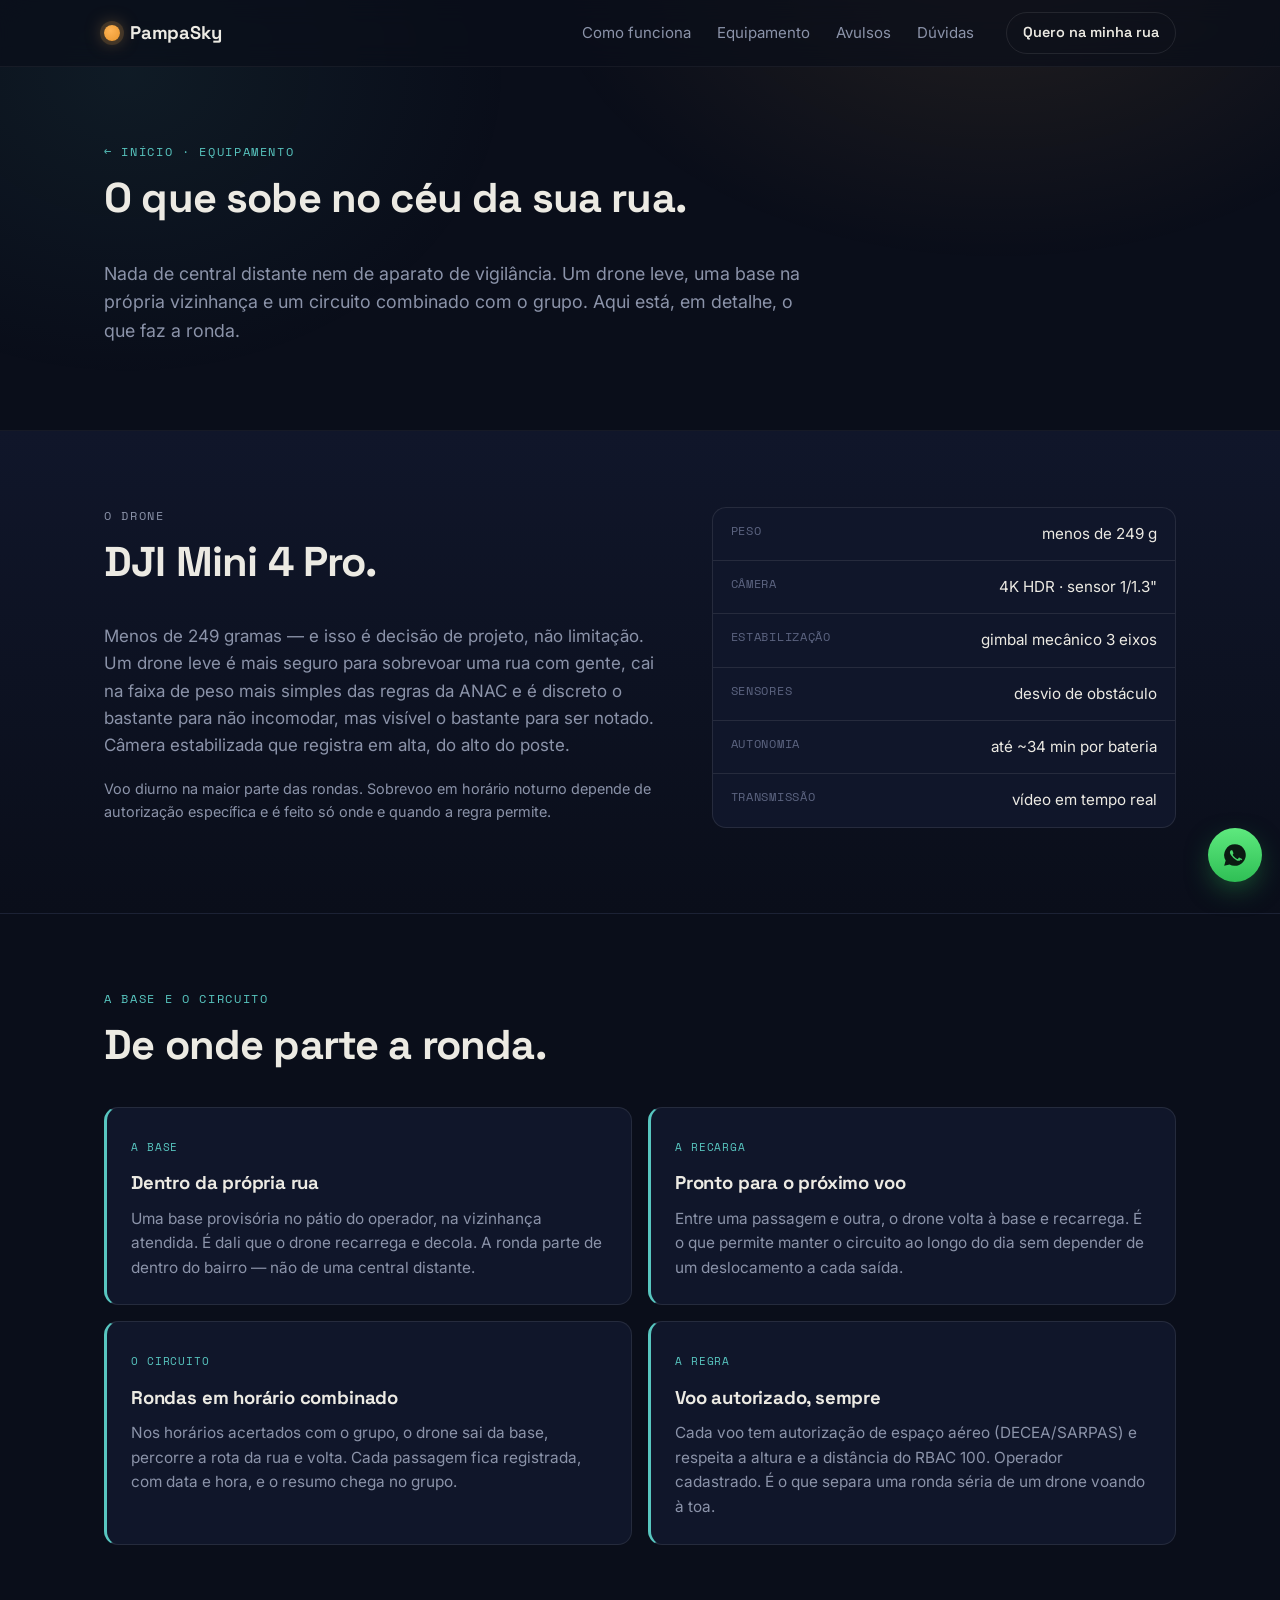
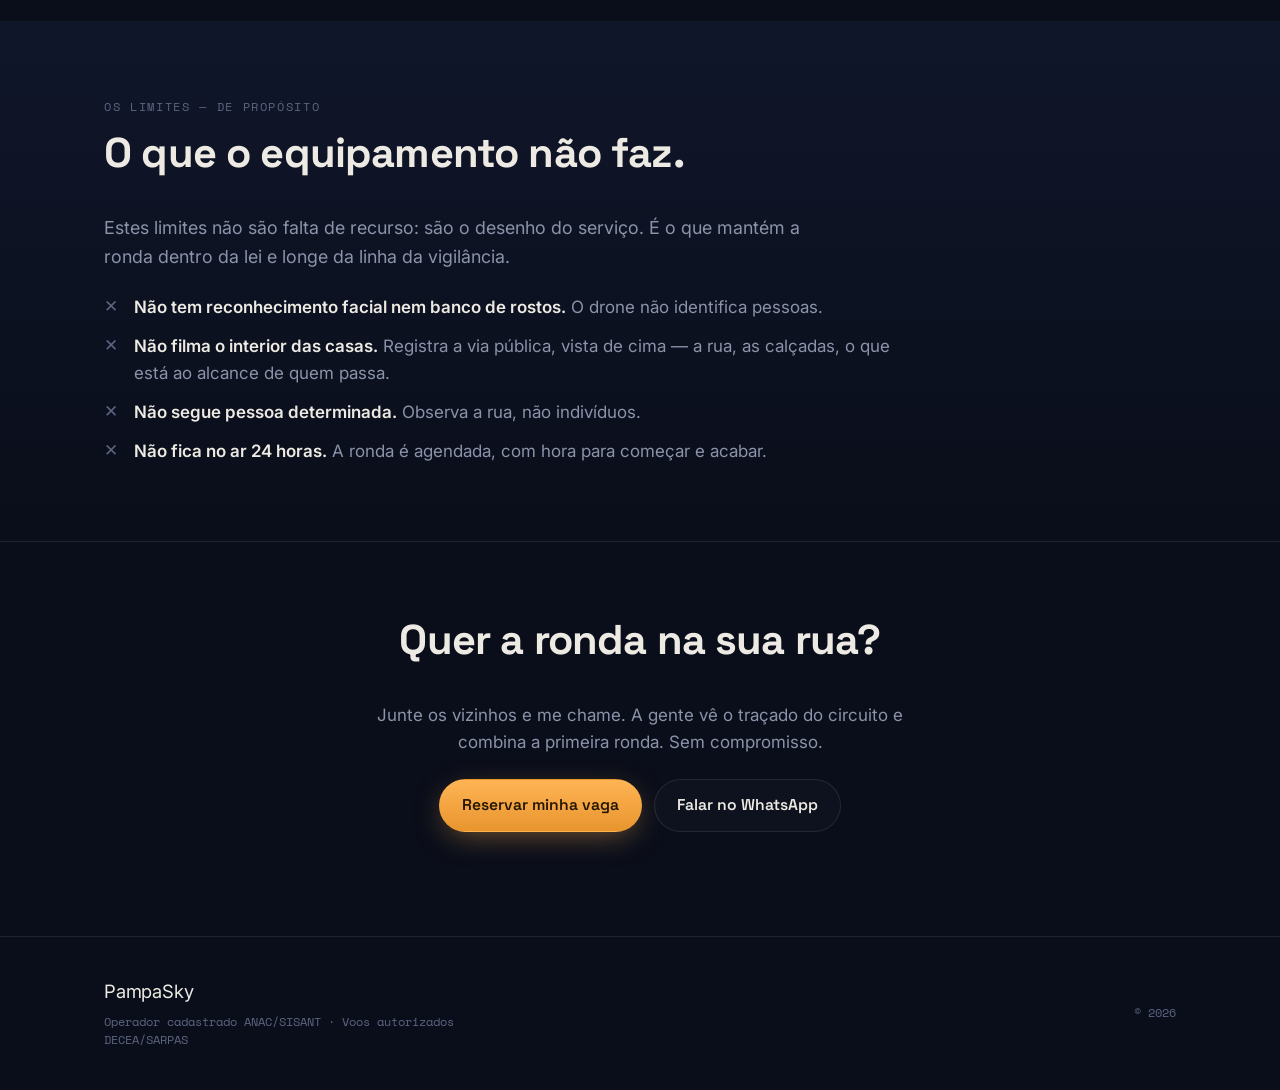
==== equipamento.html @ f9fe62a5 "Adiciona aba dedicada do equipamento" ====
<!DOCTYPE html>
<html lang="pt-BR">
<head>
<meta charset="UTF-8">
<meta name="viewport" content="width=device-width, initial-scale=1">
<title>Equipamento · PampaSky</title>
<meta name="description" content="O drone, a base e o circuito da ronda aérea do PampaSky. DJI Mini 4 Pro, base na própria vizinhança, voo autorizado.">
<meta name="robots" content="index,follow">
<link rel="preconnect" href="https://fonts.googleapis.com">
<link rel="preconnect" href="https://fonts.gstatic.com" crossorigin>
<link href="https://fonts.googleapis.com/css2?family=Space+Grotesk:wght@400;500;600;700&family=Inter:wght@400;500;600&family=Space+Mono:wght@400;700&display=swap" rel="stylesheet">
<link rel="stylesheet" href="assets/style.css">
</head>
<body>

<header class="nav" id="topo">
  <div class="wrap nav__row">
    <a class="brand" href="index.html">
      <span class="brand__mark" aria-hidden="true"></span>
      <span class="brand__name">PampaSky</span>
    </a>
    <nav class="nav__links" aria-label="Seções">
      <a href="index.html#como">Como funciona</a>
      <a href="equipamento.html" aria-current="page">Equipamento</a>
      <a href="index.html#avulsos">Avulsos</a>
      <a href="index.html#duvidas">Dúvidas</a>
    </nav>
    <a class="btn btn--ghost nav__cta" href="index.html#assinar">Quero na minha rua</a>
  </div>
</header>

<!-- INTRO -->
<section class="section">
  <div class="wrap">
    <p class="kicker"><a href="index.html" style="color:inherit">← Início</a> · Equipamento</p>
    <h1 class="section__title">O que sobe no céu da sua rua.</h1>
    <p class="lede">Nada de central distante nem de aparato de vigilância. Um drone leve, uma base na própria vizinhança e um circuito combinado com o grupo. Aqui está, em detalhe, o que faz a ronda.</p>
  </div>
</section>

<!-- O DRONE -->
<section class="section section--alt" id="drone">
  <div class="wrap equip-split">
    <div>
      <p class="kicker">O drone</p>
      <h2 class="section__title">DJI Mini 4 Pro.</h2>
      <p>Menos de 249 gramas — e isso é decisão de projeto, não limitação. Um drone leve é mais seguro para sobrevoar uma rua com gente, cai na faixa de peso mais simples das regras da ANAC e é discreto o bastante para não incomodar, mas visível o bastante para ser notado. Câmera estabilizada que registra em alta, do alto do poste.</p>
      <p class="equip__nota">Voo diurno na maior parte das rondas. Sobrevoo em horário noturno depende de autorização específica e é feito só onde e quando a regra permite.</p>
    </div>
    <ul class="spec" aria-label="Ficha técnica do drone">
      <li><span class="spec__k">Peso</span><span class="spec__v">menos de 249 g</span></li>
      <li><span class="spec__k">Câmera</span><span class="spec__v">4K HDR · sensor 1/1.3"</span></li>
      <li><span class="spec__k">Estabilização</span><span class="spec__v">gimbal mecânico 3 eixos</span></li>
      <li><span class="spec__k">Sensores</span><span class="spec__v">desvio de obstáculo</span></li>
      <li><span class="spec__k">Autonomia</span><span class="spec__v">até ~34 min por bateria</span></li>
      <li><span class="spec__k">Transmissão</span><span class="spec__v">vídeo em tempo real</span></li>
    </ul>
  </div>
</section>

<!-- A BASE E O CIRCUITO -->
<section class="section">
  <div class="wrap">
    <p class="kicker">A base e o circuito</p>
    <h2 class="section__title">De onde parte a ronda.</h2>
    <div class="equip">
      <div class="equip__item">
        <span class="equip__tag">A base</span>
        <h3>Dentro da própria rua</h3>
        <p>Uma base provisória no pátio do operador, na vizinhança atendida. É dali que o drone recarrega e decola. A ronda parte de dentro do bairro — não de uma central distante.</p>
      </div>
      <div class="equip__item">
        <span class="equip__tag">A recarga</span>
        <h3>Pronto para o próximo voo</h3>
        <p>Entre uma passagem e outra, o drone volta à base e recarrega. É o que permite manter o circuito ao longo do dia sem depender de um deslocamento a cada saída.</p>
      </div>
      <div class="equip__item">
        <span class="equip__tag">O circuito</span>
        <h3>Rondas em horário combinado</h3>
        <p>Nos horários acertados com o grupo, o drone sai da base, percorre a rota da rua e volta. Cada passagem fica registrada, com data e hora, e o resumo chega no grupo.</p>
      </div>
      <div class="equip__item">
        <span class="equip__tag">A regra</span>
        <h3>Voo autorizado, sempre</h3>
        <p>Cada voo tem autorização de espaço aéreo (DECEA/SARPAS) e respeita a altura e a distância do RBAC 100. Operador cadastrado. É o que separa uma ronda séria de um drone voando à toa.</p>
      </div>
    </div>
  </div>
</section>

<!-- O QUE NÃO FAZ -->
<section class="section section--alt" id="limites">
  <div class="wrap">
    <p class="kicker kicker--muted">Os limites — de propósito</p>
    <h2 class="section__title">O que o equipamento não faz.</h2>
    <p class="lede">Estes limites não são falta de recurso: são o desenho do serviço. É o que mantém a ronda dentro da lei e longe da linha da vigilância.</p>
    <ul class="list list--no limites">
      <li><strong>Não tem reconhecimento facial nem banco de rostos.</strong> O drone não identifica pessoas.</li>
      <li><strong>Não filma o interior das casas.</strong> Registra a via pública, vista de cima — a rua, as calçadas, o que está ao alcance de quem passa.</li>
      <li><strong>Não segue pessoa determinada.</strong> Observa a rua, não indivíduos.</li>
      <li><strong>Não fica no ar 24 horas.</strong> A ronda é agendada, com hora para começar e acabar.</li>
    </ul>
  </div>
</section>

<!-- CTA -->
<section class="section">
  <div class="wrap cta-fim">
    <h2 class="section__title">Quer a ronda na sua rua?</h2>
    <p>Junte os vizinhos e me chame. A gente vê o traçado do circuito e combina a primeira ronda. Sem compromisso.</p>
    <div class="hero__actions">
      <a class="btn btn--amber" href="index.html#assinar">Reservar minha vaga</a>
      <a class="btn btn--line" href="https://wa.me/5551999009551" target="_blank" rel="noopener">Falar no WhatsApp</a>
    </div>
  </div>
</section>

<footer class="foot">
  <div class="wrap foot__row">
    <div>
      <span class="brand__name">PampaSky</span>
      <p class="foot__reg">Operador cadastrado ANAC/SISANT · Voos autorizados DECEA/SARPAS</p>
    </div>
    <p class="foot__copy">© 2026</p>
  </div>
</footer>

<a class="zap" href="https://wa.me/5551999009551" target="_blank" rel="noopener" aria-label="Falar no WhatsApp">
  <svg viewBox="0 0 24 24" width="26" height="26" fill="currentColor" aria-hidden="true"><path d="M12 2a10 10 0 0 0-8.6 15.1L2 22l5-1.3A10 10 0 1 0 12 2Zm5.3 14.1c-.2.6-1.2 1.2-1.7 1.2-.4.1-1 .1-1.6-.1a13 13 0 0 1-5.8-5.1c-.6-1-.9-2-.9-2.6 0-.6.3-1.2.6-1.5.2-.3.5-.4.7-.4h.5c.2 0 .4 0 .6.5l.8 2c.1.2.1.4 0 .6l-.4.6c-.1.2-.3.4-.1.7.2.4.8 1.3 1.7 2.1 1.1 1 2 1.3 2.4 1.5.3.1.5.1.7-.1l.7-.9c.2-.3.4-.2.7-.1l1.9.9c.3.1.5.2.5.4 0 .1 0 .5-.2 1Z"/></svg>
</a>
</body>
</html>
---- assets/style.css ----
/* ============================================================
   Rondar — rua vista de cima à noite
   Âmbar de poste (ação) + aqua de sinal (rota) sobre azul-meia-noite
   ============================================================ */

:root{
  --bg:      #0A0E1A;
  --bg-2:    #10162A;
  --bg-3:    #161E36;
  --line:    rgba(255,255,255,.09);
  --line-2:  rgba(255,255,255,.05);

  --amber:   #FFB454;   /* poste de luz — cor de ação */
  --amber-2: #E8952E;
  --aqua:    #58C6C0;   /* sinal / rota da ronda */
  --aqua-2:  #8ADED9;

  --text:    #ECEAE3;   /* branco quente */
  --muted:   #8B93A9;
  --dim:     #5C6480;

  --display: 'Space Grotesk', system-ui, sans-serif;
  --body:    'Inter', system-ui, sans-serif;
  --mono:    'Space Mono', ui-monospace, monospace;

  --wrap: 1120px;
  --r:    16px;
}

*{ box-sizing:border-box; margin:0; padding:0; }
html{ scroll-behavior:smooth; }
body{
  background:var(--bg);
  color:var(--text);
  font-family:var(--body);
  font-size:17px;
  line-height:1.6;
  -webkit-font-smoothing:antialiased;
  overflow-x:hidden;
}
a{ color:inherit; text-decoration:none; }
.wrap{ width:100%; max-width:var(--wrap); margin:0 auto; padding:0 24px; }

/* atmosfera: brilho de postes ao fundo */
body::before{
  content:""; position:fixed; inset:0; z-index:-1; pointer-events:none;
  background:
    radial-gradient(60vw 40vw at 78% -5%, rgba(255,180,84,.10), transparent 60%),
    radial-gradient(50vw 40vw at 10% 8%, rgba(88,198,192,.07), transparent 60%);
}

/* ---------- botões ---------- */
.btn{
  display:inline-flex; align-items:center; justify-content:center;
  gap:.5em; font-family:var(--display); font-weight:600; font-size:.98rem;
  padding:.85em 1.4em; border-radius:999px; border:1px solid transparent;
  cursor:pointer; transition:transform .15s ease, box-shadow .25s ease, background .2s;
}
.btn--amber{
  background:linear-gradient(180deg,var(--amber),var(--amber-2));
  color:#241603; box-shadow:0 8px 30px -8px rgba(255,180,84,.5);
}
.btn--amber:hover{ transform:translateY(-2px); box-shadow:0 14px 40px -10px rgba(255,180,84,.65); }
.btn--line{ border-color:var(--line); color:var(--text); background:rgba(255,255,255,.02); }
.btn--line:hover{ border-color:var(--aqua); color:var(--aqua-2); }
.btn--ghost{ border-color:var(--line); font-size:.9rem; padding:.6em 1.1em; }
.btn--ghost:hover{ border-color:var(--amber); color:var(--amber); }
.btn--block{ width:100%; }

/* ---------- nav ---------- */
.nav{
  position:sticky; top:0; z-index:50;
  backdrop-filter:blur(12px);
  background:rgba(10,14,26,.72);
  border-bottom:1px solid var(--line-2);
}
.nav__row{ display:flex; align-items:center; gap:24px; height:66px; }
.brand{ display:flex; align-items:center; gap:10px; font-family:var(--display); font-weight:700; }
.brand__mark{
  width:16px; height:16px; border-radius:50%;
  background:radial-gradient(circle at 40% 35%, var(--amber), var(--amber-2));
  box-shadow:0 0 0 4px rgba(255,180,84,.15), 0 0 18px rgba(255,180,84,.5);
}
.brand__name{ font-size:1.15rem; letter-spacing:-.01em; }
.nav__links{ display:flex; gap:26px; margin-left:auto; font-size:.94rem; color:var(--muted); }
.nav__links a{ transition:color .2s; }
.nav__links a:hover{ color:var(--text); }
.nav__cta{ margin-left:8px; }

/* ---------- flash ---------- */
.flash{ font-family:var(--display); font-weight:500; }
.flash .wrap{ padding-top:14px; padding-bottom:14px; }
.flash--ok{ background:linear-gradient(90deg, rgba(88,198,192,.16), transparent); border-bottom:1px solid rgba(88,198,192,.3); color:var(--aqua-2); }
.flash--err{ background:linear-gradient(90deg, rgba(255,120,120,.14), transparent); border-bottom:1px solid rgba(255,120,120,.3); color:#ff9d9d; }

/* ---------- hero ---------- */
.hero{ padding:72px 0 40px; }
.hero__grid{ display:grid; grid-template-columns:1.05fr .95fr; gap:48px; align-items:center; }
/* sem vídeo, o hero não tem coluna da direita: uma coluna só, texto mais largo */
.hero__grid--solo{ grid-template-columns:1fr; }
.hero__grid--solo .hero__sub{ max-width:60ch; }
.eyebrow{
  display:inline-flex; align-items:center; gap:9px;
  font-family:var(--mono); font-size:.78rem; letter-spacing:.06em; text-transform:uppercase;
  color:var(--muted); margin-bottom:22px;
}
.eyebrow .dot{ width:8px; height:8px; border-radius:50%; background:var(--aqua); box-shadow:0 0 12px var(--aqua); animation:pulse 2.4s infinite; }
@keyframes pulse{ 0%,100%{opacity:1} 50%{opacity:.35} }

.hero__title{
  font-family:var(--display); font-weight:700; letter-spacing:-.03em;
  font-size:clamp(2.6rem, 6vw, 4.6rem); line-height:.98; margin-bottom:22px;
}
.hero__sub{ font-size:1.12rem; color:var(--muted); max-width:34ch; margin-bottom:30px; }
.hero__actions{ display:flex; gap:12px; flex-wrap:wrap; margin-bottom:28px; }
.hero__ticks{ display:flex; flex-wrap:wrap; gap:8px 22px; list-style:none; font-size:.9rem; color:var(--muted); }
.hero__ticks li{ position:relative; padding-left:18px; }
.hero__ticks li::before{ content:"—"; position:absolute; left:0; color:var(--amber); }

/* ---------- mapa (assinatura) ---------- */
.map{
  position:relative; border:1px solid var(--line); border-radius:var(--r);
  background:
    linear-gradient(180deg, var(--bg-2), var(--bg));
  padding:18px; overflow:hidden;
}
.map::after{ /* grade sutil de ruas */
  content:""; position:absolute; inset:0; opacity:.35; pointer-events:none;
  background-image:
    linear-gradient(var(--line-2) 1px, transparent 1px),
    linear-gradient(90deg, var(--line-2) 1px, transparent 1px);
  background-size:34px 34px;
}
.map__telemetry{
  display:flex; gap:14px; font-family:var(--mono); font-size:.68rem; letter-spacing:.05em;
  color:var(--dim); margin-bottom:10px; position:relative; z-index:2;
}
.map__telemetry .live{ margin-left:auto; color:var(--aqua-2); display:inline-flex; align-items:center; gap:6px; }
.map__telemetry .live i{ width:7px; height:7px; border-radius:50%; background:var(--aqua); box-shadow:0 0 8px var(--aqua); animation:pulse 1.6s infinite; }
.map svg{ display:block; width:100%; height:auto; position:relative; z-index:1; }
.map__cap{ font-family:var(--mono); font-size:.66rem; color:var(--dim); margin-top:8px; position:relative; z-index:2; }

.blocks rect{ fill:var(--bg-3); stroke:var(--line); stroke-width:1; }
.lamps circle{ fill:var(--amber); filter:drop-shadow(0 0 5px rgba(255,180,84,.9)); }
.route{ opacity:.28; }
.route__runner{
  stroke-dasharray:120 900;
  stroke-dashoffset:0;
  filter:drop-shadow(0 0 5px rgba(88,198,192,.6));
  animation:runner 7s linear infinite;
}
@keyframes runner{ to{ stroke-dashoffset:-1020; } }
.drone{ offset-path:path("M 85 90 L 300 90 L 300 225 L 200 225 L 200 175 L 85 175 Z"); animation:fly 7s linear infinite; }
@keyframes fly{ to{ offset-distance:100%; } }

/* ---------- seções ---------- */
.section{ padding:76px 0; }
.section--alt{ background:linear-gradient(180deg, var(--bg-2), var(--bg)); border-block:1px solid var(--line-2); }
.kicker{
  font-family:var(--mono); font-size:.74rem; letter-spacing:.14em; text-transform:uppercase;
  color:var(--aqua); margin-bottom:14px;
}
.kicker--muted{ color:var(--dim); }
.section__title{
  font-family:var(--display); font-weight:700; letter-spacing:-.02em;
  font-size:clamp(1.8rem,3.4vw,2.6rem); line-height:1.05; margin-bottom:40px;
}

/* passos */
.steps{ list-style:none; display:grid; grid-template-columns:repeat(3,1fr); gap:20px; }
.step{ background:var(--bg-2); border:1px solid var(--line); border-radius:var(--r); padding:26px 24px; }
.step__n{ font-family:var(--mono); font-size:.9rem; color:var(--amber); }
.step h3{ font-family:var(--display); font-size:1.22rem; margin:14px 0 8px; letter-spacing:-.01em; }
.step p{ color:var(--muted); font-size:.98rem; }

/* escopo */
/* foto de fundo do hero — tratada como TEXTURA, não como fotografia.
   A imagem é dessaturada, escurecida e dissolvida nas bordas por máscara radial:
   assim uma foto de baixa resolução vira atmosfera em vez de virar borrão.
   Só existe quando 'foto_hero' está setado no config (classe .hero--foto). */
.hero--foto{ position:relative; overflow:hidden; }

/* camada 1 — a imagem, ancorada à direita e desbotada nas bordas */
.hero--foto::before{
  content:""; position:absolute; inset:0; z-index:0;
  /* Mesmo princípio do bloco de operação: imagem em tamanho próximo do nativo
     (764px) em vez de 'cover', que ampliava ~2,5x para cobrir a largura da tela.
     A máscara dissolve as bordas, então não vira retângulo colado. */
  background:var(--foto-hero) 58% 54%/min(900px, 92vw) auto no-repeat;
  opacity:.80;
  filter:saturate(.6) contrast(1.02) brightness(1.02) blur(1.5px);
  -webkit-mask-image:radial-gradient(30% 68% at 58% 54%, #000 0%, #000 32%, transparent 100%);
          mask-image:radial-gradient(30% 68% at 58% 54%, #000 0%, #000 32%, transparent 100%);
}

/* camada 2 — véu da paleta. O gradiente horizontal é o que segura o contraste:
   mantém a coluna da esquerda escura sob o título enquanto a direita mostra a
   foto. Sem ele, subir a opacidade da imagem come a legibilidade do h1. */
.hero--foto::after{
  content:""; position:absolute; inset:0; z-index:0;
  background:
    radial-gradient(80% 60% at 53% 54%, rgba(88,198,192,.09), transparent 64%),
    linear-gradient(90deg, var(--bg) 1%, rgba(10,14,26,.62) 26%, rgba(10,14,26,.10) 48%, transparent 92%),
    linear-gradient(180deg, var(--bg) 0%, rgba(10,14,26,.12) 46%, var(--bg) 98%);
}

/* Com a foto mais clara e mais ao centro, o véu sozinho não garante contraste
   sem apagar a imagem. A sombra resolve no texto, não no fundo. */
.hero--foto .hero__title,
.hero--foto .hero__sub,
.hero--foto .eyebrow,
.hero--foto .hero__ticks li{
  text-shadow:0 2px 20px rgba(10,14,26,.92), 0 1px 4px rgba(10,14,26,.8);
}

.hero--foto > .wrap{ position:relative; z-index:1; }

/* No mobile o texto ocupa a largura toda e o gradiente horizontal não protege
   mais nada — por isso a foto entra mais discreta.
   A âncora vertical em 34% coloca a faixa da imagem logo ABAIXO do título, em
   vez dos 70% anteriores, que empurravam o drone para o rodapé do hero e o
   cortavam atrás da lista de tópicos. A máscara sobe junto. */
@media (max-width:900px){
  .hero--foto::before{
    opacity:.52;
    background-size:96vw auto;
    background-position:center 34%;
    filter:saturate(.6) contrast(1.02) brightness(1.02) blur(1.2px);
    -webkit-mask-image:radial-gradient(62% 34% at 50% 36%, #000 0%, #000 40%, transparent 100%);
            mask-image:radial-gradient(62% 34% at 50% 36%, #000 0%, #000 40%, transparent 100%);
  }
  .hero--foto::after{
    background:linear-gradient(180deg, var(--bg) 2%, rgba(10,14,26,.52) 45%, var(--bg) 96%);
  }
}

/* o que o drone faz no ar — borda aqua, o mesmo recurso do .depo em âmbar */
.voo{ margin-top:56px; padding-top:44px; border-top:1px solid var(--line-2); }
.voo__titulo{ font-family:var(--display); font-size:1.5rem; letter-spacing:-.02em; margin-bottom:24px; }
.voo__grid{ display:grid; grid-template-columns:1fr 1fr; gap:16px; }
.voo__item{ background:var(--bg-2); border:1px solid var(--line); border-left:3px solid var(--aqua); border-radius:12px; padding:22px 24px; }
.voo__item h4{ font-family:var(--display); font-size:1.05rem; letter-spacing:-.01em; margin-bottom:8px; }
.voo__item p{ color:var(--muted); font-size:.95rem; }

/* fundo do bloco de operação — mesmo tratamento da foto do hero: dessaturada,
   mascarada nas bordas e sob véu da paleta. Os cards são opacos e ficam por
   cima; a foto aparece nas frestas e nas margens, como atmosfera. */
.operacao{ position:relative; }

/* O bloco vive dentro do .wrap, que tem max-width — sem isto o fundo para na
   borda do texto e vira um card. As duas camadas escapam para a largura da
   janela; o #como recorta o excesso para não criar rolagem horizontal. */
.operacao--foto::before,
.operacao--foto::after{
  content:""; position:absolute; z-index:0;
  top:-38px; bottom:-38px;
  left:calc(50% - 50vw); width:100vw; right:auto;
}

/* A camada sangra a tela inteira, mas a IMAGEM fica perto do tamanho nativo
   (770px). Com 'cover' o navegador era obrigado a ampliar ~2,5x para preencher
   a largura da janela — a escala do cover é ditada pela largura — e o drone
   estourava. Dimensionando a imagem em vez de deixá-la cobrir, a ampliação
   some; a máscara dissolve as bordas antes delas aparecerem, então continua
   sem cara de retângulo colado. */
.operacao--foto::before{
  background:var(--foto-oper) 50% 46%/min(940px, 92vw) auto no-repeat;
  opacity:.80;
  filter:saturate(.6) contrast(1.02) brightness(1.02) blur(1.5px);
  -webkit-mask-image:radial-gradient(30% 62% at 50% 47%, #000 0%, #000 34%, transparent 100%);
          mask-image:radial-gradient(30% 62% at 50% 47%, #000 0%, #000 34%, transparent 100%);
}

.operacao--foto::after{
  background:
    radial-gradient(60% 55% at 50% 46%, rgba(88,198,192,.08), transparent 68%),
    linear-gradient(180deg, var(--bg) 0%, rgba(10,14,26,.18) 34%, rgba(10,14,26,.5) 80%, var(--bg) 100%);
}

/* Segura o sangramento de 100vw para não virar barra de rolagem lateral.
   'clip' e não 'hidden': com hidden o overflow-y vira 'auto' por especificação
   e a seção viraria um container de rolagem sem motivo. */
#como{ overflow-x:clip; }

.operacao--foto > *{ position:relative; z-index:1; }

/* a lista de extras não tem card opaco por baixo — a sombra garante o contraste */
.operacao--foto .extras .list li,
.operacao--foto .voo__titulo,
.operacao--foto .extras__titulo{
  text-shadow:0 2px 20px rgba(10,14,26,.92), 0 1px 4px rgba(10,14,26,.8);
}

.extras{ margin-top:44px; }
.extras__titulo{ font-family:var(--display); font-size:1.5rem; letter-spacing:-.02em; margin-bottom:20px; }
.extras .list li strong{ color:var(--text); font-weight:600; }

/* equipamento e base — cards com etiqueta em mono, borda aqua à esquerda */
.equip{ display:grid; grid-template-columns:1fr 1fr; gap:16px; }
.equip__item{ background:var(--bg-2); border:1px solid var(--line); border-left:3px solid var(--aqua); border-radius:14px; padding:24px; }
.equip__tag{ font-family:var(--mono); font-size:.7rem; letter-spacing:.08em; text-transform:uppercase; color:var(--aqua); }
.equip__item h3{ font-family:var(--display); font-size:1.16rem; letter-spacing:-.01em; margin:9px 0 9px; }
.equip__item p{ color:var(--muted); font-size:.96rem; }
.equip__nota{ margin-top:18px; font-size:.9rem; color:var(--dim); max-width:70ch; }

/* página do equipamento */
.lede{ font-size:1.12rem; color:var(--muted); max-width:64ch; margin-bottom:8px; }
.equip-split{ display:grid; grid-template-columns:1.1fr .9fr; gap:40px; align-items:start; }
.equip-split p{ color:var(--muted); margin-bottom:14px; }
.spec{ list-style:none; display:grid; border:1px solid var(--line); border-radius:14px; overflow:hidden; background:var(--bg-2); }
.spec li{ display:flex; justify-content:space-between; gap:16px; padding:14px 18px; border-bottom:1px solid var(--line); }
.spec li:last-child{ border-bottom:0; }
.spec__k{ font-family:var(--mono); font-size:.74rem; text-transform:uppercase; letter-spacing:.06em; color:var(--dim); }
.spec__v{ color:var(--text); font-size:.95rem; text-align:right; }
.limites{ margin-top:22px; max-width:74ch; }
.limites li strong{ color:var(--text); font-weight:600; }
.cta-fim{ text-align:center; max-width:640px; margin-inline:auto; }
.cta-fim p{ color:var(--muted); margin:10px 0 22px; }
.cta-fim .hero__actions{ justify-content:center; }

.escopo{ display:grid; grid-template-columns:1fr 1fr; gap:40px; }
.list{ list-style:none; display:grid; gap:12px; }
.list li{ position:relative; padding-left:30px; color:var(--muted); }
.list li::before{ position:absolute; left:0; top:-1px; font-family:var(--display); font-weight:700; }
.list--yes li::before{ content:"✓"; color:var(--aqua); }
.list--no li::before{ content:"✕"; color:var(--dim); }

/* preço */
.preco{ display:grid; grid-template-columns:1fr 1fr; gap:40px; align-items:center; }
.preco__card{ background:var(--bg-2); border:1px solid var(--line); border-radius:22px; padding:34px; box-shadow:0 30px 60px -30px rgba(0,0,0,.6); }
.preco__val{ font-family:var(--display); font-weight:700; font-size:4rem; letter-spacing:-.03em; line-height:1; margin:6px 0 10px; }
.preco__cifra{ font-size:1.5rem; color:var(--muted); vertical-align:top; margin-right:6px; }
.preco__mes{ font-size:1.1rem; color:var(--muted); font-weight:500; }
.preco__desc{ color:var(--muted); margin-bottom:16px; }
.preco__vagas{ color:var(--text); margin-bottom:22px; }
.preco__vagas strong{ color:var(--amber); }
.preco__aside h3{ font-family:var(--display); font-size:1.4rem; margin-bottom:12px; letter-spacing:-.01em; }
.preco__aside p{ color:var(--muted); }

/* faq */
.faq{ display:grid; gap:12px; max-width:760px; }
.faq details{ background:var(--bg-2); border:1px solid var(--line); border-radius:12px; padding:0 22px; }
.faq summary{ cursor:pointer; list-style:none; padding:18px 0; font-family:var(--display); font-weight:600; display:flex; justify-content:space-between; align-items:center; gap:16px; }
.faq summary::-webkit-details-marker{ display:none; }
.faq summary::after{ content:"+"; color:var(--amber); font-size:1.4rem; line-height:1; transition:transform .2s; }
.faq details[open] summary::after{ transform:rotate(45deg); }
.faq details p{ color:var(--muted); padding:0 0 20px; max-width:64ch; }

/* assinar / form */
.assinar{ display:grid; grid-template-columns:1fr 1fr; gap:48px; align-items:start; }
.assinar__copy p{ color:var(--muted); margin-bottom:18px; }
.wpp{ color:var(--aqua-2); font-family:var(--display); font-weight:600; border-bottom:1px solid transparent; }
.wpp:hover{ border-color:var(--aqua-2); }
.form{ background:var(--bg-2); border:1px solid var(--line); border-radius:var(--r); padding:28px; display:grid; gap:16px; }
.form label{ display:grid; gap:7px; font-family:var(--display); font-size:.86rem; font-weight:500; color:var(--muted); }
.form input, .form textarea{
  font-family:var(--body); font-size:1rem; color:var(--text);
  background:var(--bg); border:1px solid var(--line); border-radius:10px;
  padding:12px 14px; transition:border-color .2s, box-shadow .2s; resize:vertical;
}
.form input:focus, .form textarea:focus{ outline:none; border-color:var(--amber); box-shadow:0 0 0 3px rgba(255,180,84,.15); }
.form__fine{ font-size:.8rem; color:var(--dim); text-align:center; }
.hp{ position:absolute; left:-9999px; width:1px; height:1px; opacity:0; }

/* rodapé */
.foot{ border-top:1px solid var(--line); padding:40px 0; }
.foot__row{ display:flex; justify-content:space-between; align-items:center; gap:20px; flex-wrap:wrap; }
.foot__reg{ font-family:var(--mono); font-size:.72rem; color:var(--dim); margin-top:6px; max-width:52ch; }
.foot__copy{ font-family:var(--mono); font-size:.72rem; color:var(--dim); }

/* planos */
.planos{ display:grid; grid-template-columns:1fr 1fr; gap:20px; margin-bottom:26px; }
.plano{ position:relative; background:var(--bg-2); border:1px solid var(--line); border-radius:22px; padding:30px 28px; }
.plano--destaque{ border-color:rgba(255,180,84,.4); background:linear-gradient(180deg, rgba(255,180,84,.06), var(--bg-2)); box-shadow:0 30px 60px -30px rgba(0,0,0,.6); }
.plano__tag{ position:absolute; top:-12px; right:24px; font-family:var(--mono); font-size:.64rem; text-transform:uppercase; letter-spacing:.08em; color:#241603; background:linear-gradient(180deg,var(--amber),var(--amber-2)); padding:4px 12px; border-radius:999px; }
.plano__nome{ font-family:var(--display); font-size:1.2rem; letter-spacing:-.01em; margin-bottom:6px; }
.plano__val{ font-family:var(--display); font-weight:700; font-size:3.2rem; letter-spacing:-.03em; line-height:1; margin-bottom:18px; }
.plano__lista{ list-style:none; display:grid; gap:10px; margin-bottom:22px; }
.plano__lista li{ position:relative; padding-left:26px; color:var(--muted); font-size:.96rem; }
.plano__lista li::before{ content:"✓"; position:absolute; left:0; color:var(--aqua); font-family:var(--display); font-weight:700; }
.plano__lista strong{ color:var(--text); }
.plano__nota{ margin-top:14px; font-size:.8rem; color:var(--dim); }

.indica{ display:flex; align-items:center; justify-content:space-between; gap:24px; flex-wrap:wrap; background:linear-gradient(120deg, rgba(88,198,192,.08), var(--bg-2)); border:1px solid rgba(88,198,192,.25); border-radius:var(--r); padding:24px 28px; }
.indica h3{ font-family:var(--display); font-size:1.2rem; margin-bottom:6px; letter-spacing:-.01em; }
.indica p{ color:var(--muted); max-width:52ch; }
.indica strong{ color:var(--aqua-2); }

/* avulsos */
.avulsos{ display:grid; grid-template-columns:repeat(3,1fr); gap:16px; }
.avulso{ background:var(--bg-2); border:1px solid var(--line); border-radius:14px; padding:20px; transition:border-color .2s, transform .15s; }
.avulso:hover{ border-color:rgba(255,180,84,.35); transform:translateY(-2px); }
.avulso__top{ display:flex; justify-content:space-between; align-items:baseline; gap:10px; margin-bottom:8px; }
.avulso h3{ font-family:var(--display); font-size:1.02rem; letter-spacing:-.01em; }
.avulso__preco{ font-family:var(--mono); font-size:.86rem; color:var(--amber); white-space:nowrap; }
.avulso p{ color:var(--muted); font-size:.9rem; }
.avulsos__nota{ margin-top:16px; font-family:var(--mono); font-size:.72rem; color:var(--dim); }

/* depoimentos */
.depos{ display:grid; grid-template-columns:1fr 1fr; gap:18px; }
.depo{ background:var(--bg-2); border:1px solid var(--line); border-left:3px solid var(--amber); border-radius:12px; padding:22px 24px; }
.depo blockquote{ font-size:1.02rem; line-height:1.6; margin-bottom:12px; }
.depo figcaption{ font-family:var(--mono); font-size:.74rem; color:var(--muted); }

/* vídeo no hero */
.map--video video{ display:block; width:100%; border-radius:10px; position:relative; z-index:1; }

/* whatsapp flutuante */
.zap{ position:fixed; right:18px; bottom:18px; z-index:60; width:54px; height:54px; border-radius:50%; display:grid; place-items:center; color:#0b1a12; background:linear-gradient(180deg,#5ee97e,#2fbf55); box-shadow:0 10px 30px -8px rgba(47,191,85,.6); transition:transform .15s; }
.zap:hover{ transform:scale(1.07); }

/* ---------- responsivo ---------- */
@media (max-width:900px){
  .hero__grid, .escopo, .preco, .assinar, .planos, .depos{ grid-template-columns:1fr; }
  .steps, .avulsos, .voo__grid, .equip, .equip-split{ grid-template-columns:1fr; }
  .nav__links{ display:none; }
  .hero{ padding:48px 0 24px; }
  .hero__sub{ max-width:none; }
}

/* ---------- acessibilidade de movimento ---------- */
@media (prefers-reduced-motion:reduce){
  *{ animation:none !important; scroll-behavior:auto !important; }
  .drone{ offset-distance:8%; }
}
:focus-visible{ outline:2px solid var(--amber); outline-offset:3px; border-radius:4px; }
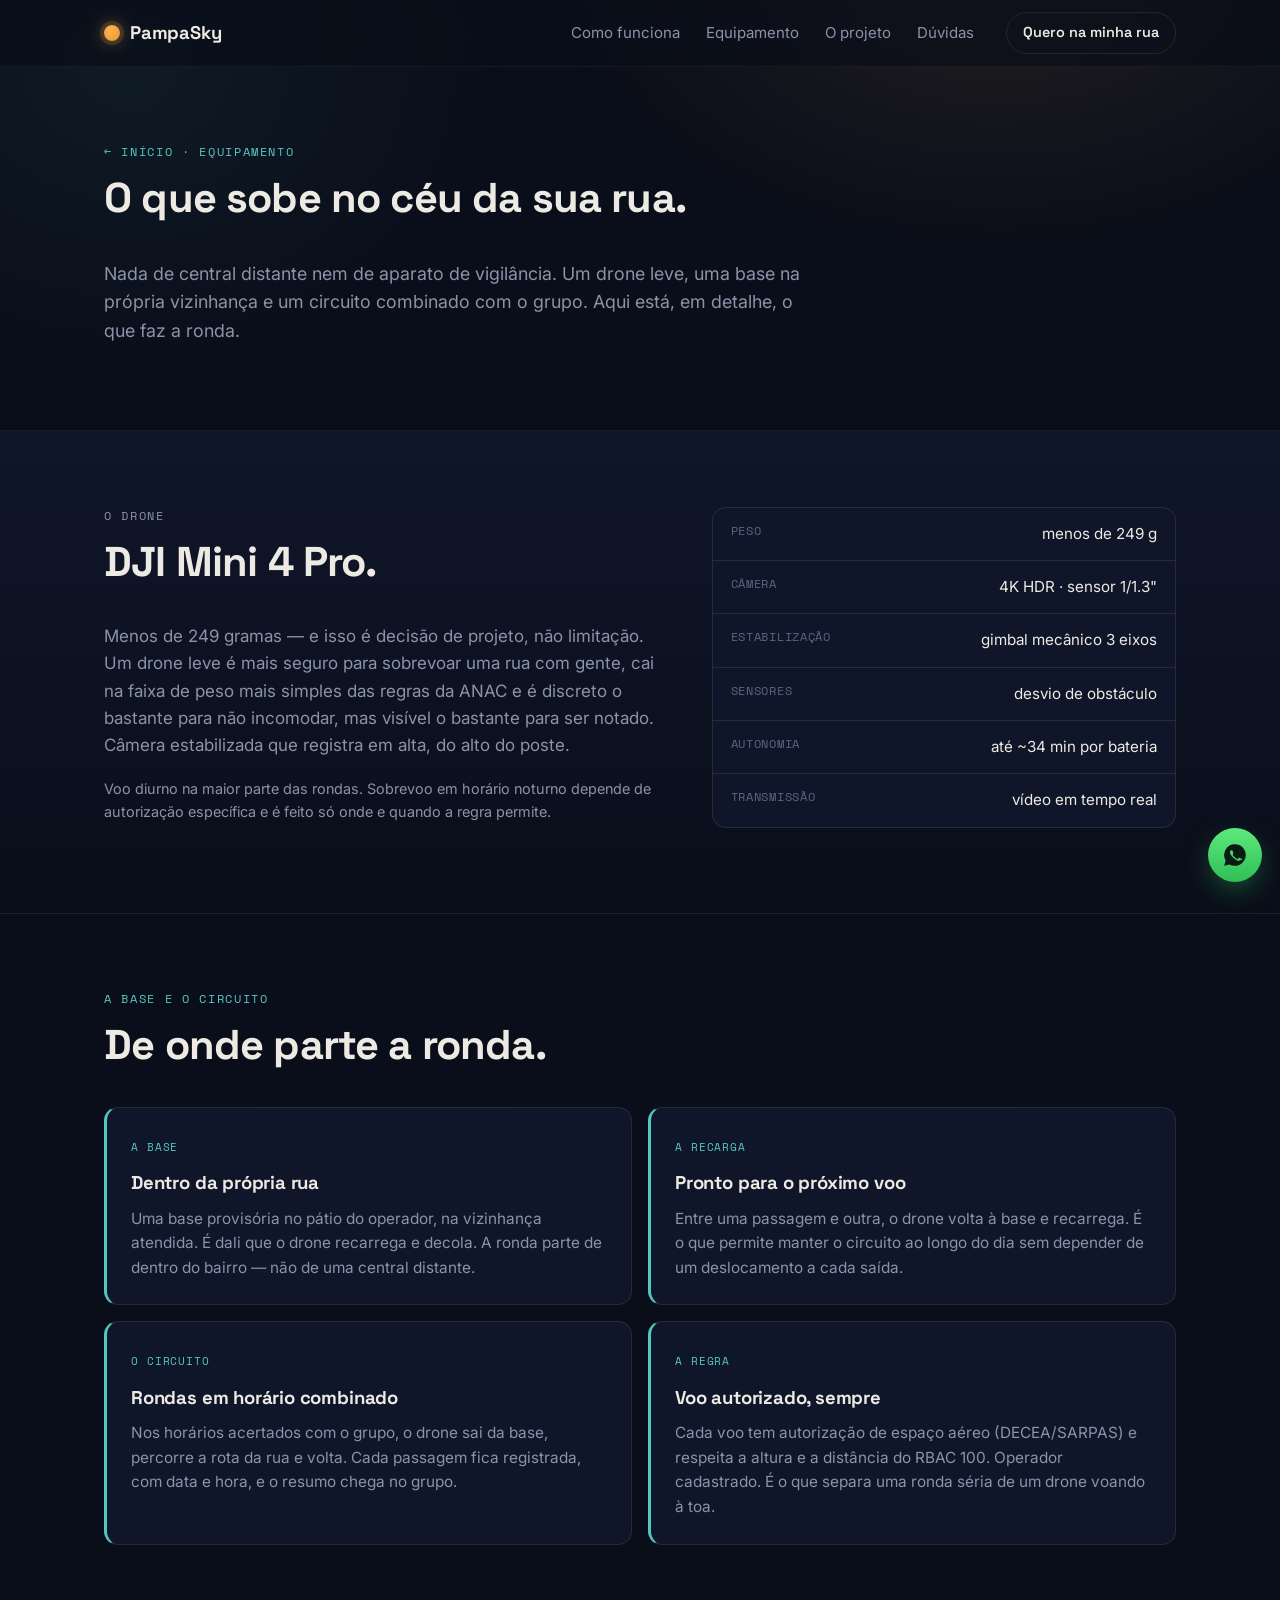
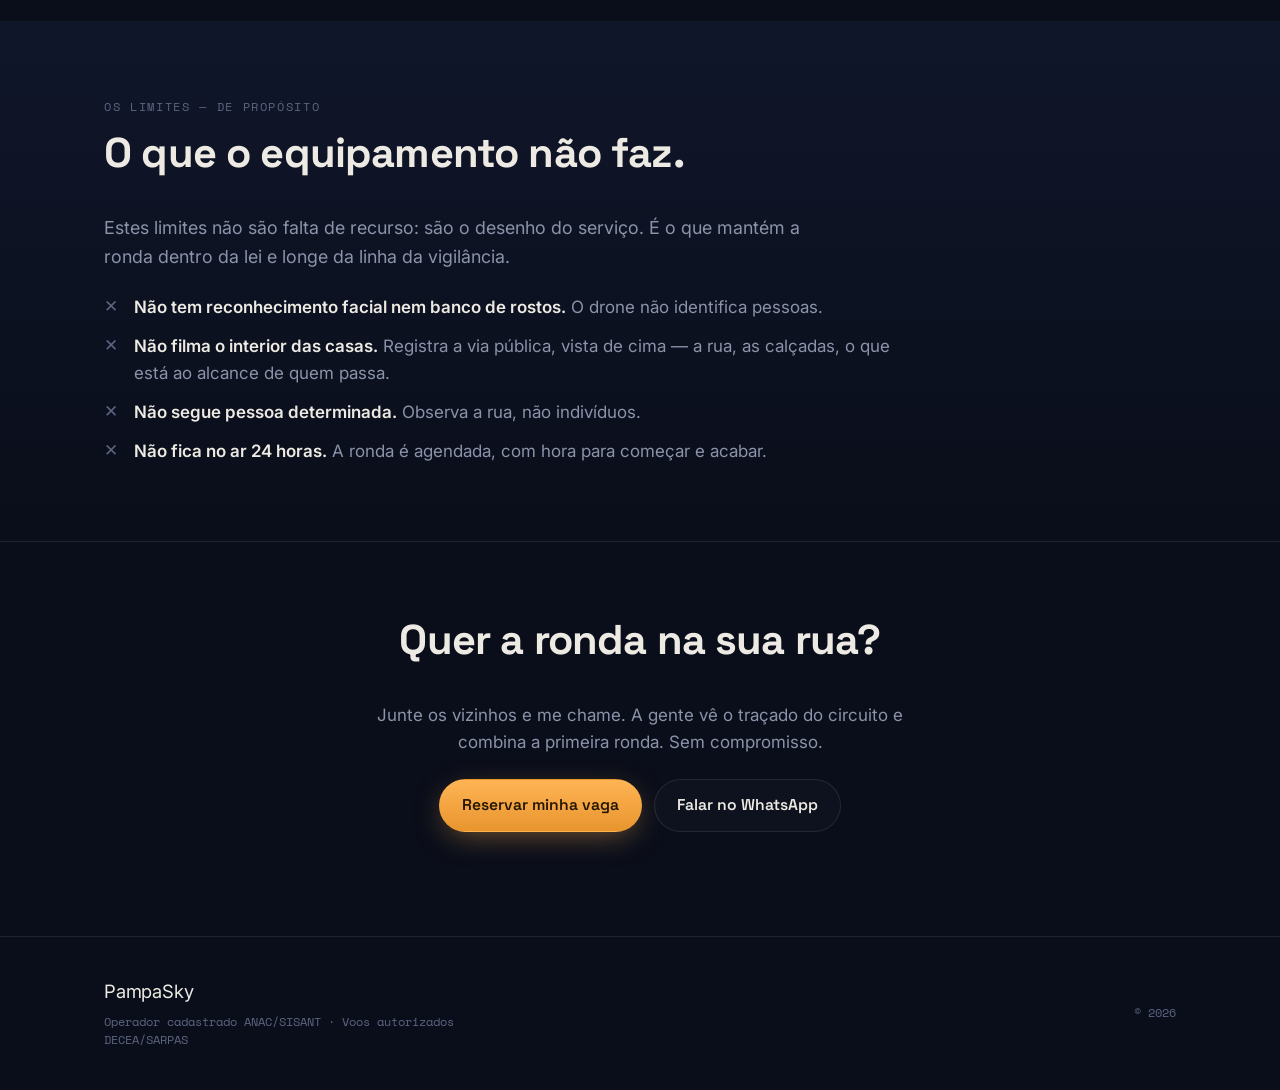
==== commit e9a36408: "Troca avulsos pela secao O projeto" ====
--- a/equipamento.html
+++ b/equipamento.html
@@ -22,7 +22,7 @@
     <nav class="nav__links" aria-label="Seções">
       <a href="index.html#como">Como funciona</a>
       <a href="equipamento.html" aria-current="page">Equipamento</a>
-      <a href="index.html#avulsos">Avulsos</a>
+      <a href="index.html#projeto">O projeto</a>
       <a href="index.html#duvidas">Dúvidas</a>
     </nav>
     <a class="btn btn--ghost nav__cta" href="index.html#assinar">Quero na minha rua</a>
--- a/assets/style.css
+++ b/assets/style.css
@@ -318,6 +318,15 @@
 .cta-fim p{ color:var(--muted); margin:10px 0 22px; }
 .cta-fim .hero__actions{ justify-content:center; }
 
+/* seção "O projeto" — destaque da base + fluxo numerado */
+.projeto__base{ background:var(--bg-2); border:1px solid var(--line); border-left:3px solid var(--amber); border-radius:16px; padding:26px 28px; margin:24px 0; max-width:760px; }
+.projeto__base h3{ font-family:var(--display); font-size:1.24rem; letter-spacing:-.01em; margin:9px 0 10px; }
+.projeto__base p{ color:var(--muted); }
+.projeto__fluxo{ list-style:none; counter-reset:f; display:grid; gap:14px; max-width:760px; margin-top:6px; }
+.projeto__fluxo li{ counter-increment:f; position:relative; padding-left:46px; color:var(--muted); padding-top:3px; }
+.projeto__fluxo li::before{ content:counter(f); position:absolute; left:0; top:0; width:30px; height:30px; display:grid; place-items:center; font-family:var(--mono); font-size:.86rem; color:var(--amber); border:1px solid rgba(255,180,84,.4); border-radius:50%; }
+.projeto__fluxo li strong{ color:var(--text); }
+
 .escopo{ display:grid; grid-template-columns:1fr 1fr; gap:40px; }
 .list{ list-style:none; display:grid; gap:12px; }
 .list li{ position:relative; padding-left:30px; color:var(--muted); }
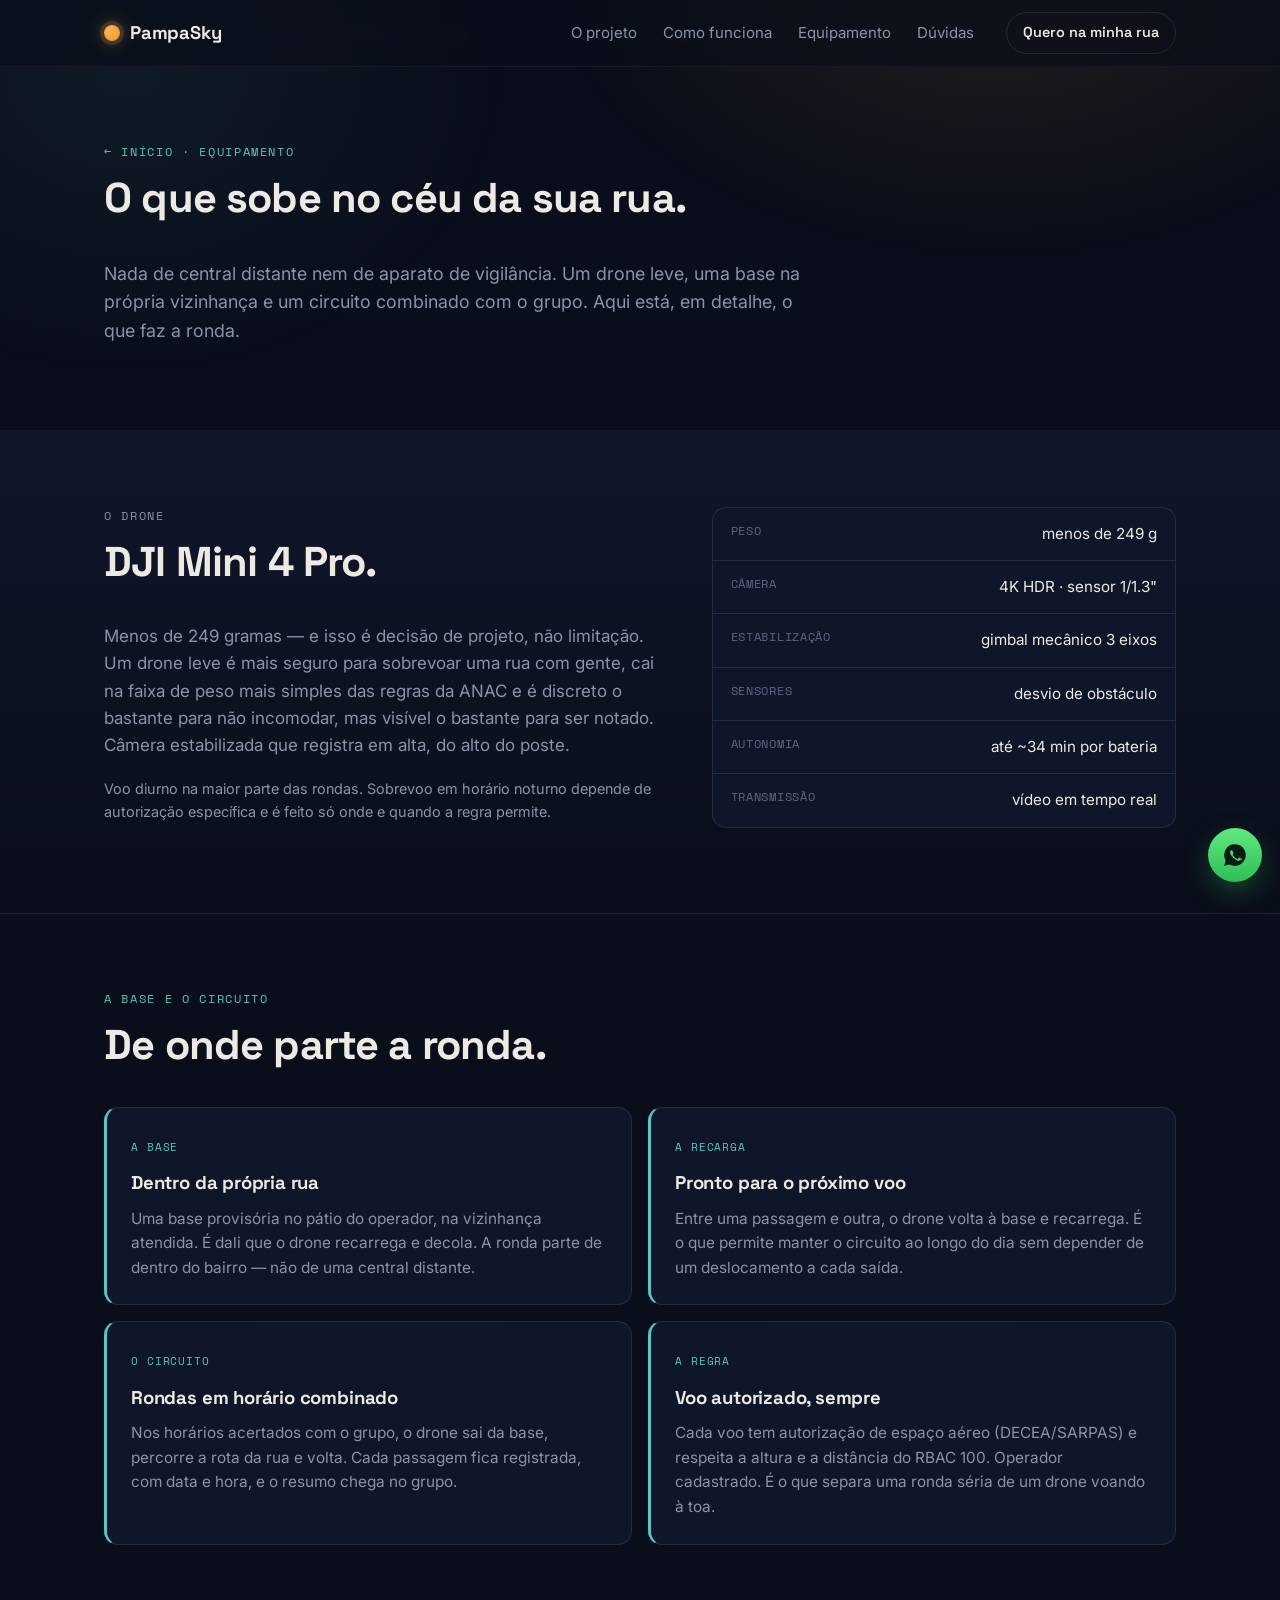
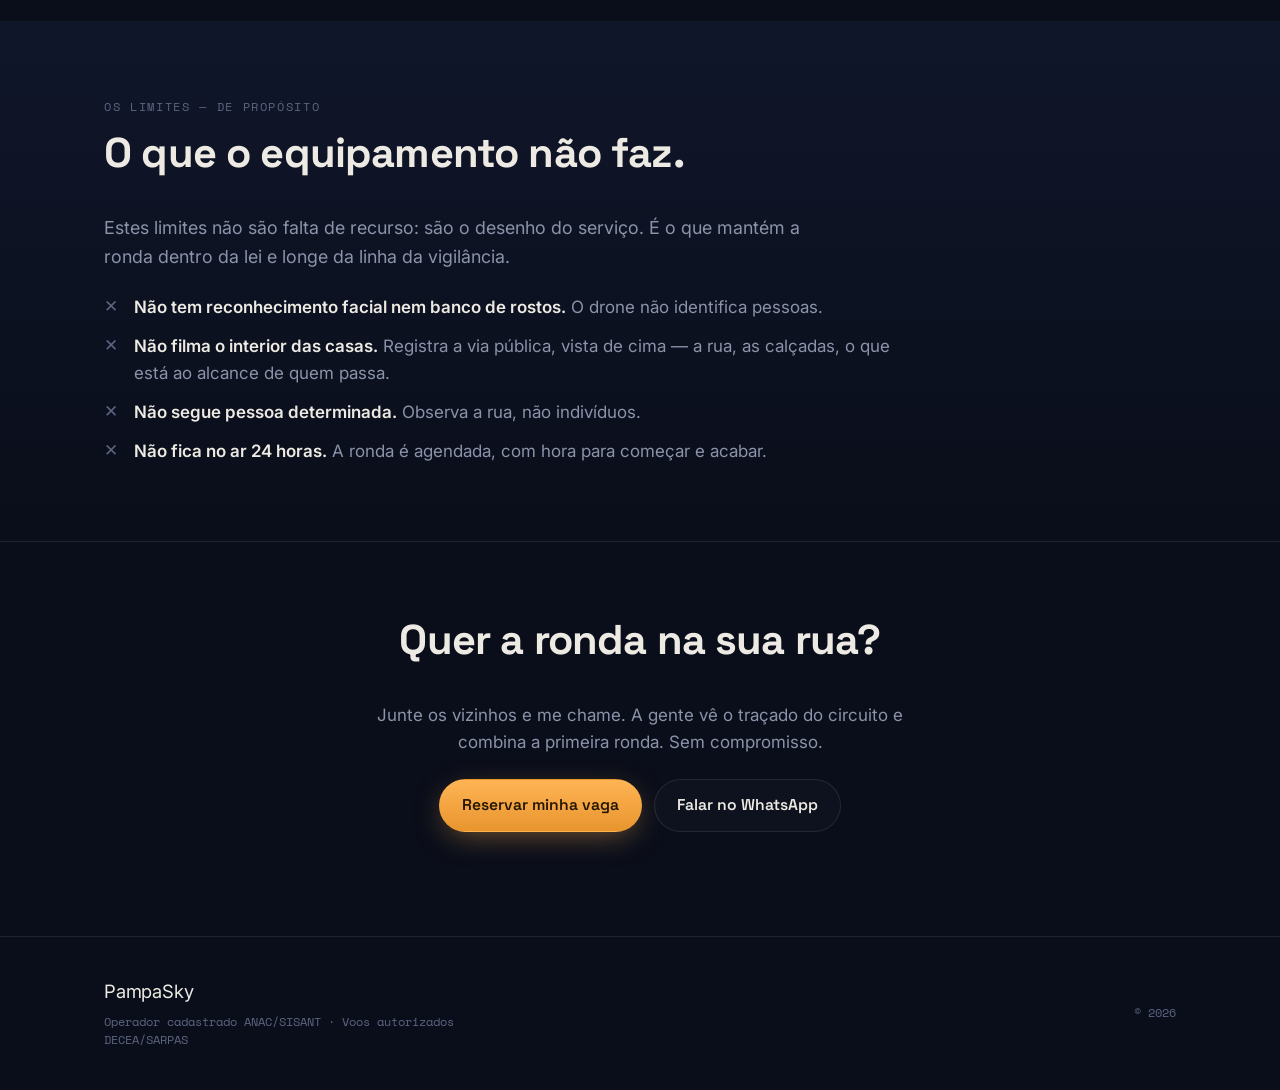
==== commit c32d84d5: "Reordena secoes: O projeto primeiro" ====
--- a/equipamento.html
+++ b/equipamento.html
@@ -20,9 +20,9 @@
       <span class="brand__name">PampaSky</span>
     </a>
     <nav class="nav__links" aria-label="Seções">
+      <a href="index.html#projeto">O projeto</a>
       <a href="index.html#como">Como funciona</a>
       <a href="equipamento.html" aria-current="page">Equipamento</a>
-      <a href="index.html#projeto">O projeto</a>
       <a href="index.html#duvidas">Dúvidas</a>
     </nav>
     <a class="btn btn--ghost nav__cta" href="index.html#assinar">Quero na minha rua</a>
